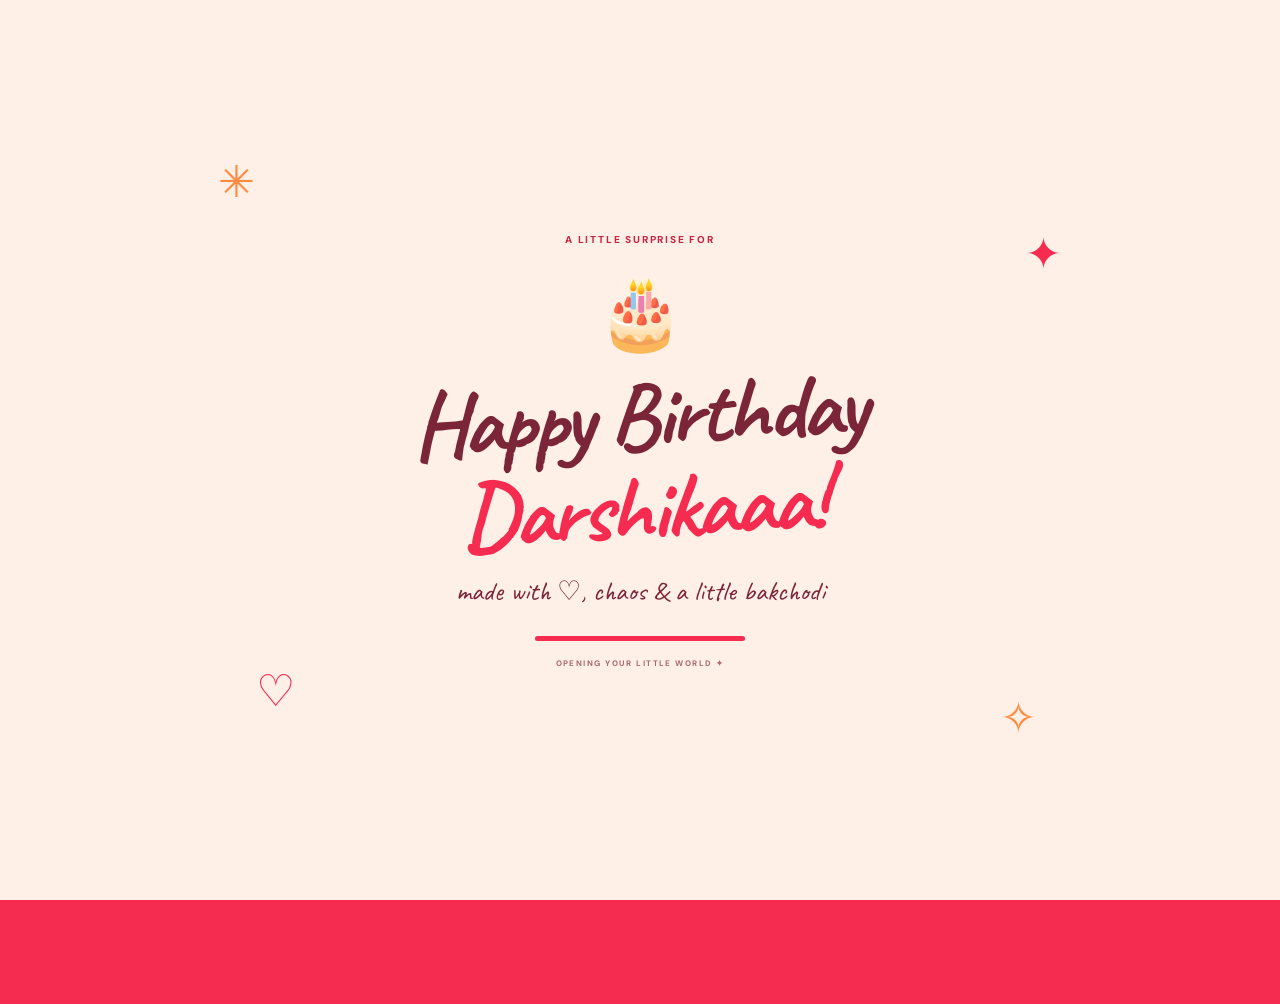
==== pages/index.html @ 378da1df "Initial commit: Birthday archive project" ====
<!doctype html>
<html lang="en">
<head>
  <meta charset="utf-8">
  <meta name="viewport" content="width=device-width, initial-scale=1">
  <meta name="theme-color" content="#fff0e7">

  <title>Oi, Darshika! ♡ — The Darshika Archive</title>

  <meta
    name="description"
    content="A tiny birthday surprise for Darshika, made with friendship, questionable amounts of affection, and a little bit of bakchodi."
  >

  <meta property="og:title" content="Oi, Bhonduu! ♡">
  <meta
    property="og:description"
    content="Your favourite ullu made you something. Don't get emotional. Abhi toh shuru kiya hai."
  >
  <meta property="og:type" content="website">

  <link rel="preconnect" href="https://fonts.googleapis.com">
  <link rel="preconnect" href="https://fonts.gstatic.com" crossorigin>

  <link
    href="https://fonts.googleapis.com/css2?family=Caveat:wght@400;500;600;700&family=DM+Sans:wght@400;500;600;700;800&family=Fraunces:opsz,wght@9..144,500;9..144,600;9..144,700;9..144,800&display=swap"
    rel="stylesheet"
  >

  <link rel="stylesheet" href="../css/styles.css">
</head>

<body>
  
<!-- Birthday intro preloader -->
<div class="birthday-loader" id="birthday-loader" role="status" aria-label="A birthday surprise for Darshika">
  <div class="loader-spark spark-one">✳</div>
  <div class="loader-spark spark-two">✦</div>
  <div class="loader-spark spark-three">♡</div>
  <div class="loader-spark spark-four">✧</div>

  <div class="loader-content">
    <span class="loader-eyebrow">A LITTLE SURPRISE FOR</span>

    <div class="loader-cake" aria-hidden="true">🎂</div>

    <h2 class="loader-title">
      Happy Birthday
      <span>Darshikaaa!</span>
    </h2>

    <p class="loader-note">made with ♡, chaos & a little bakchodi</p>

    <div class="loader-progress" aria-hidden="true">
      <span></span>
    </div>

    <span class="loader-bottom">OPENING YOUR LITTLE WORLD ✦</span>
  </div>
</div>

  <!-- Paper texture -->
  <div class="paper-grain" aria-hidden="true"></div>

  <!-- Header -->
  <header class="topbar">
    <a
      class="brand"
      href="index.html"
      aria-label="The Friendship Archive home"
    >
      <span class="brand-mark" aria-hidden="true">✳</span>
      <span>THE FRIENDSHIP ARCHIVE</span>
    </a>

    <span class="top-date">
      13 NOV <span>’26</span>
    </span>
  </header>

    <!-- Birthday marquee strip -->
  <div class="birthday-marquee" aria-label="Happy birthday to you, Darshika!">
    <div class="marquee-track">
      <div class="marquee-group">
        <span>HAPPY BIRTHDAY TO YOUUU</span>
        <span class="marquee-star">✳</span>
        <span>HAPPY BIRTHDAY DARSHIKAAA</span>
        <span class="marquee-heart">♡</span>
        <span> BHONDU</span>
        <span class="marquee-star">✳</span>
      </div>

      <!-- Duplicate for a seamless infinite loop -->
      <div class="marquee-group" aria-hidden="true">
        <span>HAPPY BIRTHDAY TO YOUUU</span>
        <span class="marquee-star">✳</span>
        <span>HAPPY BIRTHDAY DARSHIKAAA</span>
        <span class="marquee-heart">♡</span>
        <span> BHONDU</span>
        <span class="marquee-star">✳</span>
      </div>
    </div>
  </div>

  <main>
    <!-- =====================================
         HOMEPAGE HERO
    ====================================== -->
    <section class="hero section-wrap" id="home">

      <!-- Decorative stickers -->
      <span class="sticker sticker-sun" aria-hidden="true">
        GOOD<br>VIBES ☀
      </span>

      <span class="sticker sticker-cherry" aria-hidden="true">
        🍒
      </span>

      <span class="scribble scribble-one" aria-hidden="true">
        made with ♡
      </span>

      <!-- Intro label -->
      <div class="hero-kicker">
        <span class="tiny-star" aria-hidden="true">✦</span>
        A LITTLE SOMETHING FOR YOU
        <span class="tiny-star" aria-hidden="true">✦</span>
      </div>

      <!-- Main birthday greeting -->
      <div class="hero-title-wrap">
        <span class="hand-note note-left">
          oi, madam!
        </span>

        <h1>
          Oye,
          <span>Bhondu!!</span>
        </h1>

        <span class="burst" aria-hidden="true">✳</span>
      </div>

      <!-- Main scrapbook card -->
      <div class="hero-card">
        <span class="tape tape-left" aria-hidden="true"></span>
        <span class="tape tape-right" aria-hidden="true"></span>

        <p class="hero-subtitle">
          Your favourite  ullu<br>
          made you something.
        </p>

        <div class="doodle-row" aria-hidden="true">
          <span>♡</span>
          <span>✦</span>
          <span>★</span>
          <span>♡</span>
        </div>

        <p class="hero-aside">
          Don't get emotional. Abhi toh shuru kiya hai.
        </p>

        <!-- Opens the separate archive page -->
        <a
          class="primary-btn"
          href="archive.html"
          id="open-archive"
          aria-label="Open your friendship archive"
        >
          CHAL, KHOL KE DEKH
          <span aria-hidden="true">↗</span>
        </a>
      </div>

      <!-- Footer notes inside hero -->
      <div class="hero-footer">
        <span class="hand-note">
          made with questionable amounts of affection
        </span>

        <span class="footer-doodles" aria-hidden="true">
          🍕 ✦ 🍒
        </span>
      </div>

      <span class="vertical-note" aria-hidden="true">
        A VERY UNOFFICIAL DOCUMENT
      </span>

    </section>
  </main>

  <!-- Minimal footer -->
  <footer class="footer">
   
    <span>HAPPY  BIRTHDAY  TO   YOUUU  DARSHIIIKAAAA</span>
   
  </footer>

  <!-- Page transition overlay -->
  <div
    class="page-transition"
    aria-hidden="true"
  ></div>

  <!-- Interactions -->
  <script src="../js/script.js"></script>
</body>
</html>
---- css/styles.css ----
@import url('https://fonts.googleapis.com/css2?family=Caveat:wght@400;500;600;700&family=DM+Sans:wght@400;500;600;700;800&family=Fraunces:opsz,wght@9..144,500;9..144,600;9..144,700;9..144,800&display=swap');

:root {
  --red: #f52b50;
  --red-deep: #c92342;
  --yellow: #ffcf40;
  --orange: #ff8b42;
  --cream: #fff0e7;
  --paper: #fffaf4;
  --berry: #7b2638;
  --ink: #3c2028;
  --line: rgba(123, 38, 56, .18);
  --display: "Fraunces", Georgia, serif;
  --body: "DM Sans", Arial, sans-serif;
  --hand: "Caveat", cursive;
  --page: min(1120px, calc(100% - 48px));
}
* { box-sizing: border-box; }
html { scroll-behavior: smooth; }
body {
  margin: 0; color: var(--berry); background: var(--cream);
  font-family: var(--body); overflow-x: hidden;
}
body::before {
  content: ""; position: fixed; inset: 0; pointer-events: none; z-index: 10;
  opacity: .12; background-image: url("data:image/svg+xml,%3Csvg viewBox='0 0 180 180' xmlns='http://www.w3.org/2000/svg'%3E%3Cfilter id='n'%3E%3CfeTurbulence type='fractalNoise' baseFrequency='.9' numOctaves='3' stitchTiles='stitch'/%3E%3C/filter%3E%3Crect width='100%25' height='100%25' filter='url(%23n)' opacity='.2'/%3E%3C/svg%3E");
}
a { color: inherit; text-decoration: none; }
.topbar {
  width: var(--page); margin: auto; height: 78px; display: flex; align-items: center;
  justify-content: space-between; border-bottom: 1px solid var(--line); position: relative; z-index: 2;
}
.brand { display: inline-flex; align-items: center; gap: 10px; font-size: 11px; font-weight: 800; letter-spacing: .13em; }
.brand-mark { display: grid; place-items: center; width: 30px; height: 30px; background: var(--red); color: white; border-radius: 50%; font-size: 19px; }
.top-date { font-size: 11px; font-weight: 800; letter-spacing: .12em; }
.top-date span { color: var(--red); }
.section-wrap { width: var(--page); max-width: 1120px; margin-inline: auto; position: relative; }
.hero { min-height: 690px; padding: 76px 0 48px; display: flex; flex-direction: column; align-items: center; }
.hero-kicker, .section-label { font-size: 10px; font-weight: 800; letter-spacing: .16em; display: flex; align-items: center; gap: 10px; }
.tiny-star { color: var(--red); font-size: 16px; }
.hero-title-wrap { position: relative; margin: 25px 0 0; }
h1, h2, h3, p { margin-top: 0; }
h1 { font-family: var(--display); font-weight: 800; font-size: clamp(64px, 10.2vw, 126px); letter-spacing: -.075em; line-height: .96; margin-bottom: 32px; text-align: center; color: var(--berry); }
h1 span { color: var(--red); display: block; }
.burst { position: absolute; right: -35px; top: 5px; font-size: 50px; color: var(--orange); transform: rotate(15deg); }
.hand-note { font-family: var(--hand); font-size: 23px; font-weight: 600; line-height: 1.1; }
.note-left { position: absolute; left: -75px; top: 4px; transform: rotate(-12deg); color: var(--red); }
.hero-card {
  width: min(530px, 92%); background: var(--yellow); border: 2px solid var(--berry);
  padding: 36px 32px 30px; text-align: center; position: relative; transform: rotate(-1deg);
  box-shadow: 8px 9px 0 var(--red);
}
.tape { position: absolute; width: 80px; height: 22px; background: rgba(255,255,255,.56); top: -11px; }
.tape-left { left: 28px; transform: rotate(-9deg); }.tape-right { right: 25px; transform: rotate(8deg); }
.hero-subtitle { font-family: var(--display); font-size: clamp(25px, 4vw, 38px); font-weight: 700; line-height: 1.13; margin-bottom: 13px; letter-spacing: -.04em; }
.doodle-row { display: flex; justify-content: center; gap: 22px; font-size: 22px; color: var(--red); margin: 12px 0; }
.doodle-row span:nth-child(2) { color: var(--berry); }.doodle-row span:nth-child(3) { color: var(--orange); }
.hero-aside { font-family: var(--hand); font-size: 24px; margin: 0 0 22px; }
.primary-btn { display: inline-flex; align-items: center; gap: 18px; background: var(--red); color: white; border: 2px solid var(--berry); padding: 15px 21px; font-size: 11px; font-weight: 800; letter-spacing: .08em; box-shadow: 4px 4px 0 var(--berry); transition: transform .2s, box-shadow .2s; }
.primary-btn:hover { transform: translate(3px,3px); box-shadow: 1px 1px 0 var(--berry); }
.primary-btn span { font-size: 17px; }
.hero-footer { width: min(650px, 100%); display: flex; justify-content: space-between; align-items: center; margin-top: 36px; gap: 12px; }
.hero-footer .hand-note { font-size: 20px; transform: rotate(-3deg); }
.footer-doodles { font-size: 23px; white-space: nowrap; }
.vertical-note { position: absolute; right: -18px; top: 45%; writing-mode: vertical-rl; font-size: 9px; letter-spacing: .18em; font-weight: 800; color: #b27d7b; }
.sticker { position: absolute; display: grid; place-items: center; text-align: center; font-weight: 800; font-size: 11px; line-height: 1.1; }
.sticker-sun { top: 110px; left: 5%; width: 86px; height: 86px; background: var(--orange); border-radius: 48% 52% 45% 55%; color: white; transform: rotate(-12deg); box-shadow: 3px 4px 0 var(--berry); }
.sticker-cherry { top: 265px; right: 8%; font-size: 43px; transform: rotate(12deg); }
.scribble-one { position: absolute; right: 13%; top: 190px; color: var(--red); font-family: var(--hand); font-size: 24px; transform: rotate(8deg); }
.intro { padding: 95px 0 115px; border-top: 1px dashed rgba(123,38,56,.25); }
.section-label { color: var(--red-deep); }
.section-label > span:first-child { background: var(--red); color: white; border-radius: 50%; width: 27px; height: 27px; display: grid; place-items: center; letter-spacing: 0; }
.label-line { height: 1px; flex: 1; background: var(--line); }
.intro-grid { display: grid; grid-template-columns: 1.1fr .7fr; gap: 60px; align-items: end; margin: 45px 0 62px; }
.eyebrow { color: var(--red-deep); text-transform: uppercase; font-size: 10px; font-weight: 800; letter-spacing: .16em; margin-bottom: 15px; }
h2 { font-family: var(--display); font-size: clamp(43px, 6.5vw, 75px); line-height: .99; letter-spacing: -.06em; margin-bottom: 0; font-weight: 700; }
h2 em { color: var(--red); font-weight: 600; }
.intro-copy { max-width: 340px; font-size: 15px; line-height: 1.85; margin: 0 0 5px; }
.intro-copy .hand-note { color: var(--red); white-space: nowrap; }
.memory-grid { display: grid; grid-template-columns: repeat(4, 1fr); gap: 18px; }
.memory-card { min-height: 255px; padding: 22px 20px 20px; border: 1.5px solid var(--berry); position: relative; display: flex; flex-direction: column; box-shadow: 5px 6px 0 var(--berry); transition: transform .25s ease, box-shadow .25s ease; }
.memory-card:hover { transform: translateY(-8px) rotate(0deg); box-shadow: 8px 12px 0 var(--berry); }
.card-red { background: var(--red); color: white; }.card-yellow { background: var(--yellow); }.card-cream { background: var(--paper); }.card-orange { background: var(--orange); }
.tilt-left { transform: rotate(-2deg); }.tilt-right { transform: rotate(2deg); }
.card-index { font-size: 8px; letter-spacing: .13em; font-weight: 800; opacity: .8; }
.card-emoji { font-size: 31px; margin: 24px 0 13px; }
.memory-card h3 { font-family: var(--display); font-size: 23px; line-height: 1.05; letter-spacing: -.04em; margin-bottom: 10px; }
.memory-card p { font-size: 12px; line-height: 1.6; margin-bottom: 24px; }
.card-scribble { font-family: var(--hand); font-size: 20px; margin-top: auto; transform: rotate(-3deg); }
.promise { padding: 25px 0 110px; }
.promise-panel { margin: 40px auto 0; max-width: 770px; padding: 54px clamp(25px, 7vw, 80px) 45px; background: var(--paper); border: 2px solid var(--berry); box-shadow: 9px 10px 0 var(--yellow); position: relative; }
.promise-panel h2 { font-size: clamp(48px, 7vw, 82px); margin-bottom: 20px; }
.promise-copy { line-height: 1.7; font-size: 14px; max-width: 480px; }
.receipt { max-width: 500px; background: #fff8e9; border: 1px dashed #bd8b7c; padding: 23px 22px 15px; margin-top: 28px; font-size: 11px; }
.receipt-row { display: flex; justify-content: space-between; gap: 12px; padding: 10px 0; border-bottom: 1px dotted #e0c5b8; }
.receipt-row strong { font-size: 9px; letter-spacing: .05em; text-align: right; }
.status { color: var(--red); }
.receipt-divider { height: 6px; border-top: 1px dashed #bd8b7c; border-bottom: 1px dashed #bd8b7c; margin-top: 12px; }
.receipt-foot { font-family: var(--hand); font-size: 22px; text-align: center; margin: 15px 0 0; }
.promise-sticker { position: absolute; top: 75px; right: 8%; background: var(--red); color: white; width: 82px; height: 82px; display: grid; place-items: center; text-align: center; border-radius: 50%; font-size: 10px; font-weight: 800; transform: rotate(12deg); box-shadow: 3px 4px 0 var(--berry); }
.promise-note { display: block; text-align: right; color: var(--red); margin-top: 22px; transform: rotate(-2deg); }
.ending { min-height: 480px; background: var(--red); color: white; padding: 80px 8%; margin-bottom: 60px; overflow: hidden; }
.ending .eyebrow { color: #ffe29a; }.ending h2 { font-size: clamp(50px, 8vw, 90px); }.ending h2 em { color: var(--yellow); }
.ending-copy { max-width: 430px; font-size: 14px; line-height: 1.8; margin-top: 25px; color: #fff0e7; }
.ending-spark { position: absolute; right: 16%; top: 54px; font-size: 62px; color: var(--yellow); transform: rotate(14deg); }
.signature { font-family: var(--hand); font-size: 26px; margin-top: 35px; }.signature span { color: var(--yellow); }
.sticker-star { right: 8%; bottom: 60px; background: var(--yellow); color: var(--berry); width: 105px; height: 105px; clip-path: polygon(50% 0%,61% 13%,78% 7%,83% 25%,100% 34%,89% 50%,100% 67%,80% 75%,77% 94%,58% 88%,45% 100%,34% 83%,15% 86%,17% 66%,0 54%,13% 38%,8% 20%,29% 20%); transform: rotate(9deg); }
.footer { width: var(--page); margin: auto; padding: 0 0 28px; display: flex; justify-content: space-between; gap: 15px; font-size: 9px; letter-spacing: .1em; font-weight: 800; color: #a86b71; }
@media (max-width: 850px) {
  .memory-grid { grid-template-columns: repeat(2, 1fr); gap: 22px; }
  .intro-grid { gap: 30px; grid-template-columns: 1fr .8fr; }
  .sticker-sun { left: 0; top: 90px; transform: scale(.8) rotate(-12deg); }
  .sticker-cherry { right: 2%; top: 260px; }
  .scribble-one { right: 4%; }
  .vertical-note { display: none; }
}
@media (max-width: 600px) {
  :root { --page: calc(100% - 34px); }
  .topbar { height: 65px; }.brand { font-size: 9px; gap: 7px; letter-spacing: .08em; }.brand-mark { width: 26px; height: 26px; }
  .hero { min-height: auto; padding: 72px 0 55px; }
  .hero-kicker { font-size: 8px; letter-spacing: .11em; }
  .hero-title-wrap { margin-top: 38px; width: 100%; }
  h1 { font-size: clamp(57px, 16vw, 88px); margin-bottom: 27px; }
  .note-left { left: 2px; top: -28px; font-size: 20px; }.burst { right: 1px; top: -19px; font-size: 34px; }
  .hero-card { width: calc(100% - 12px); padding: 31px 17px 25px; box-shadow: 5px 6px 0 var(--red); }
  .hero-subtitle { font-size: 29px; }.hero-aside { font-size: 21px; }
  .sticker-sun { top: 10px; left: -10px; width: 65px; height: 65px; font-size: 9px; }
  .sticker-cherry { top: 265px; right: -5px; font-size: 31px; }.scribble-one { top: auto; bottom: 28px; right: 7px; font-size: 20px; }
  .hero-footer { margin-top: 27px; align-items: flex-start; }.hero-footer .hand-note { font-size: 18px; max-width: 220px; }.footer-doodles { font-size: 18px; }
  .intro { padding: 68px 0 80px; }.section-label { font-size: 8px; letter-spacing: .1em; gap: 7px; }.section-label > span:first-child { width: 24px; height: 24px; }
  .intro-grid { display: block; margin: 35px 0 43px; }.intro-grid h2 { font-size: 49px; }.intro-copy { margin-top: 23px; font-size: 14px; }
  .memory-grid { gap: 15px; }.memory-card { min-height: 238px; padding: 17px 14px; box-shadow: 4px 5px 0 var(--berry); }.card-emoji { margin: 22px 0 12px; font-size: 27px; }.memory-card h3 { font-size: 20px; }.memory-card p { font-size: 11px; }.card-index { font-size: 7px; }
  .promise { padding: 10px 0 80px; }.promise-panel { padding: 43px 20px 32px; margin-top: 32px; box-shadow: 6px 7px 0 var(--yellow); }.promise-panel h2 { font-size: 56px; }.promise-sticker { top: 18px; right: 12px; width: 65px; height: 65px; font-size: 8px; }.promise-panel .eyebrow { max-width: 180px; line-height: 1.5; }.promise-copy { font-size: 13px; }.receipt { padding: 15px 12px 12px; }.receipt-row { font-size: 10px; }.receipt-row strong { font-size: 8px; }.receipt-foot { font-size: 20px; }
  .ending { min-height: 440px; padding: 65px 24px 90px; margin-bottom: 38px; }.ending h2 { font-size: 58px; }.ending-spark { right: 10%; top: 34px; font-size: 43px; }.ending-copy { max-width: 300px; font-size: 13px; }.sticker-star { right: 18px; bottom: 25px; width: 78px; height: 78px; font-size: 9px; }.signature { max-width: 250px; font-size: 23px; }
  .footer { flex-wrap: wrap; justify-content: center; font-size: 8px; padding-bottom: 22px; }.footer span:nth-child(2) { display: none; }
}
@media (prefers-reduced-motion: reduce) {
  *, *::before, *::after { scroll-behavior: auto !important; transition-duration: .01ms !important; animation-duration: .01ms !important; animation-iteration-count: 1 !important; }
}

/* =========================================
   HOME HERO — COMPACT FIRST SCREEN
   The Darshika Archive | Birthday Edition
========================================= */

.hero {
  min-height: calc(100svh - 79px);
  padding: clamp(22px, 4vh, 38px) 0 22px;
  justify-content: center;
}

.hero-kicker {
  margin-bottom: 0;
}

.hero-title-wrap {
  margin-top: 15px;
}

h1 {
  font-size: clamp(64px, 8.5vw, 112px);
  line-height: 0.88;
  margin-bottom: 23px;
}

.hero-card {
  padding: 25px 28px 23px;
}

.hero-subtitle {
  font-size: clamp(25px, 3.2vw, 35px);
  margin-bottom: 10px;
}

.doodle-row {
  margin: 8px 0;
}

.hero-aside {
  margin-bottom: 17px;
  font-size: 22px;
}

.primary-btn {
  padding: 13px 19px;
}

.hero-footer {
  margin-top: 22px;
}

.sticker-sun {
  top: 38px;
}

.sticker-cherry {
  top: 155px;
}

.scribble-one {
  top: 100px;
}

/* Short laptop screens */
@media (min-width: 601px) and (max-height: 800px) {
  .hero {
    padding-top: 18px;
    padding-bottom: 12px;
  }

  h1 {
    font-size: clamp(58px, 7.5vw, 90px);
    margin-bottom: 17px;
  }

  .hero-card {
    padding: 20px 26px 18px;
  }

  .hero-footer {
    margin-top: 14px;
  }

  .sticker-sun {
    top: 18px;
  }
}

/* Mobile first-screen optimisation */
@media (max-width: 600px) {
  .hero {
    min-height: calc(100svh - 66px);
    padding: 22px 0 18px;
    justify-content: center;
  }

  .hero-kicker {
    font-size: 8px;
    gap: 6px;
    letter-spacing: 0.08em;
  }

  .hero-title-wrap {
    margin-top: 26px;
  }

  h1 {
    font-size: clamp(54px, 13.5vw, 78px);
    line-height: 0.91;
    margin-bottom: 21px;
  }

  .hero-card {
    width: calc(100% - 14px);
    padding: 23px 15px 21px;
  }

  .hero-subtitle {
    font-size: clamp(25px, 7vw, 30px);
  }

  .doodle-row {
    margin: 7px 0;
  }

  .hero-aside {
    font-size: 20px;
    margin-bottom: 16px;
  }

  .primary-btn {
    padding: 13px 15px;
    gap: 12px;
    font-size: 10px;
  }

  .hero-footer {
    margin-top: 19px;
  }

  .sticker-sun {
    top: 5px;
    left: -5px;
    width: 54px;
    height: 54px;
    font-size: 8px;
  }

  .sticker-cherry {
    top: auto;
    bottom: 105px;
    right: -3px;
    font-size: 25px;
  }

  .scribble-one {
    top: auto;
    bottom: 8px;
    right: 5px;
    font-size: 18px;
  }
}

/* Page transition overlay */
.page-transition {
  position: fixed;
  inset: 0;
  z-index: 9999;
  background: var(--red);
  transform: translateY(100%);
  pointer-events: none;
}

.page-transition.is-active {
  animation: archive-open 650ms cubic-bezier(.76, 0, .24, 1) forwards;
}

@keyframes archive-open {
  0% {
    transform: translateY(100%);
  }

  100% {
    transform: translateY(0);
  }
}

@media (prefers-reduced-motion: reduce) {
  .page-transition.is-active {
    animation-duration: 150ms;
  }
}

/* =========================================
   INFINITE BIRTHDAY MARQUEE
========================================= */

.birthday-marquee {
  width: 100%;
  overflow: hidden;
  position: relative;
  z-index: 3;
  background: var(--red);
  color: #fffaf4;
  border-top: 1px solid var(--berry);
  border-bottom: 1px solid var(--berry);
  padding: 13px 0;
  transform: rotate(-1deg) scale(1.02);
  margin: 5px 0 0;
}

.marquee-track {
  display: flex;
  width: max-content;
  animation: birthday-scroll 28s linear infinite;
  will-change: transform;
}

.marquee-group {
  display: flex;
  flex-shrink: 0;
  align-items: center;
  gap: 30px;
  padding-right: 30px;
  white-space: nowrap;
}

.marquee-group span {
  font-family: var(--body);
  font-size: 11px;
  font-weight: 800;
  letter-spacing: 0.15em;
}

.marquee-group .marquee-star {
  color: var(--yellow);
  font-size: 19px;
}

.marquee-group .marquee-heart {
  color: var(--yellow);
  font-family: var(--hand);
  font-size: 25px;
}

/* Seamless continuous movement */
@keyframes birthday-scroll {
  from {
    transform: translateX(0);
  }

  to {
    transform: translateX(-50%);
  }
}

/* Slightly faster on small screens */
@media (max-width: 600px) {
  .birthday-marquee {
    padding: 12px 0;
    margin-top: 3px;
  }

  .marquee-track {
    animation-duration: 21s;
  }

  .marquee-group {
    gap: 22px;
    padding-right: 22px;
  }

  .marquee-group span {
    font-size: 9px;
    letter-spacing: 0.12em;
  }
}

/* Accessibility: respect reduced-motion preference */
@media (prefers-reduced-motion: reduce) {
  .marquee-track {
    animation: none;
    transform: none;
  }
}

/* =========================================
   BIRTHDAY INTRO PRELOADER
========================================= */

.birthday-loader {
  position: fixed;
  inset: 0;
  z-index: 10000;
  display: grid;
  place-items: center;
  overflow: hidden;
  background: var(--cream);
  color: var(--berry);
  opacity: 1;
  visibility: visible;
  transition: opacity 700ms ease, visibility 700ms ease;
}

.birthday-loader.is-leaving {
  opacity: 0;
  visibility: hidden;
  pointer-events: none;
}

.loader-content {
  width: min(90%, 580px);
  padding: 36px 20px;
  text-align: center;
  animation: loader-arrive 850ms cubic-bezier(.2,.8,.2,1) both;
}

.loader-eyebrow,
.loader-bottom {
  display: block;
  font-family: var(--body);
  font-size: 10px;
  font-weight: 800;
  letter-spacing: .18em;
}

.loader-eyebrow {
  color: var(--red-deep);
  margin-bottom: 22px;
}

.loader-cake {
  font-size: clamp(48px, 8vw, 70px);
  margin-bottom: 16px;
  animation: cake-bounce 1.4s ease-in-out infinite;
}

.loader-title {
  font-family: var(--hand);
  font-size: clamp(55px, 10vw, 92px);
  line-height: .88;
  font-weight: 700;
  letter-spacing: -.035em;
  margin: 0 0 22px;
  transform: rotate(-3deg);
}

.loader-title span {
  display: block;
  color: var(--red);
  margin-top: 12px;
}

.loader-note {
  font-family: var(--hand);
  font-size: clamp(20px, 4vw, 27px);
  margin: 25px 0;
  color: var(--berry);
}

.loader-progress {
  width: min(210px, 65%);
  height: 5px;
  border-radius: 99px;
  background: rgba(123, 38, 56, .12);
  overflow: hidden;
  margin: 28px auto 17px;
}

.loader-progress span {
  display: block;
  height: 100%;
  width: 100%;
  background: var(--red);
  transform: scaleX(0);
  transform-origin: left;
  animation: loader-progress-fill 2.5s ease-in-out forwards;
}

.loader-bottom {
  font-size: 8px;
  color: #a86b71;
}

.loader-spark {
  position: absolute;
  color: var(--red);
  font-size: clamp(25px, 5vw, 44px);
  animation: spark-float 2.6s ease-in-out infinite;
}

.spark-one {
  top: 17%;
  left: 17%;
  color: var(--orange);
}

.spark-two {
  top: 25%;
  right: 17%;
  animation-delay: .5s;
}

.spark-three {
  bottom: 20%;
  left: 20%;
  color: var(--red);
  animation-delay: .9s;
}

.spark-four {
  right: 19%;
  bottom: 17%;
  color: var(--orange);
  animation-delay: .3s;
}

/* Intro animations */
@keyframes loader-arrive {
  from {
    opacity: 0;
    transform: translateY(24px) scale(.96);
  }
  to {
    opacity: 1;
    transform: translateY(0) scale(1);
  }
}

@keyframes cake-bounce {
  0%, 100% { transform: translateY(0) rotate(-4deg); }
  50% { transform: translateY(-9px) rotate(4deg); }
}

@keyframes spark-float {
  0%, 100% { transform: translateY(0) rotate(0deg); }
  50% { transform: translateY(-13px) rotate(15deg); }
}

@keyframes loader-progress-fill {
  to { transform: scaleX(1); }
}

@media (max-width: 600px) {
  .loader-eyebrow { font-size: 8px; }
  .loader-note { margin: 21px 0; }
  .spark-one { left: 9%; top: 19%; }
  .spark-two { right: 9%; top: 22%; }
  .spark-three { left: 10%; bottom: 17%; }
  .spark-four { right: 10%; bottom: 19%; }
}

@media (prefers-reduced-motion: reduce) {
  .loader-content,
  .loader-cake,
  .loader-spark,
  .loader-progress span {
    animation: none;
  }

  .loader-progress span {
    transform: scaleX(1);
  }

  .birthday-loader {
    transition-duration: 150ms;
  }
}
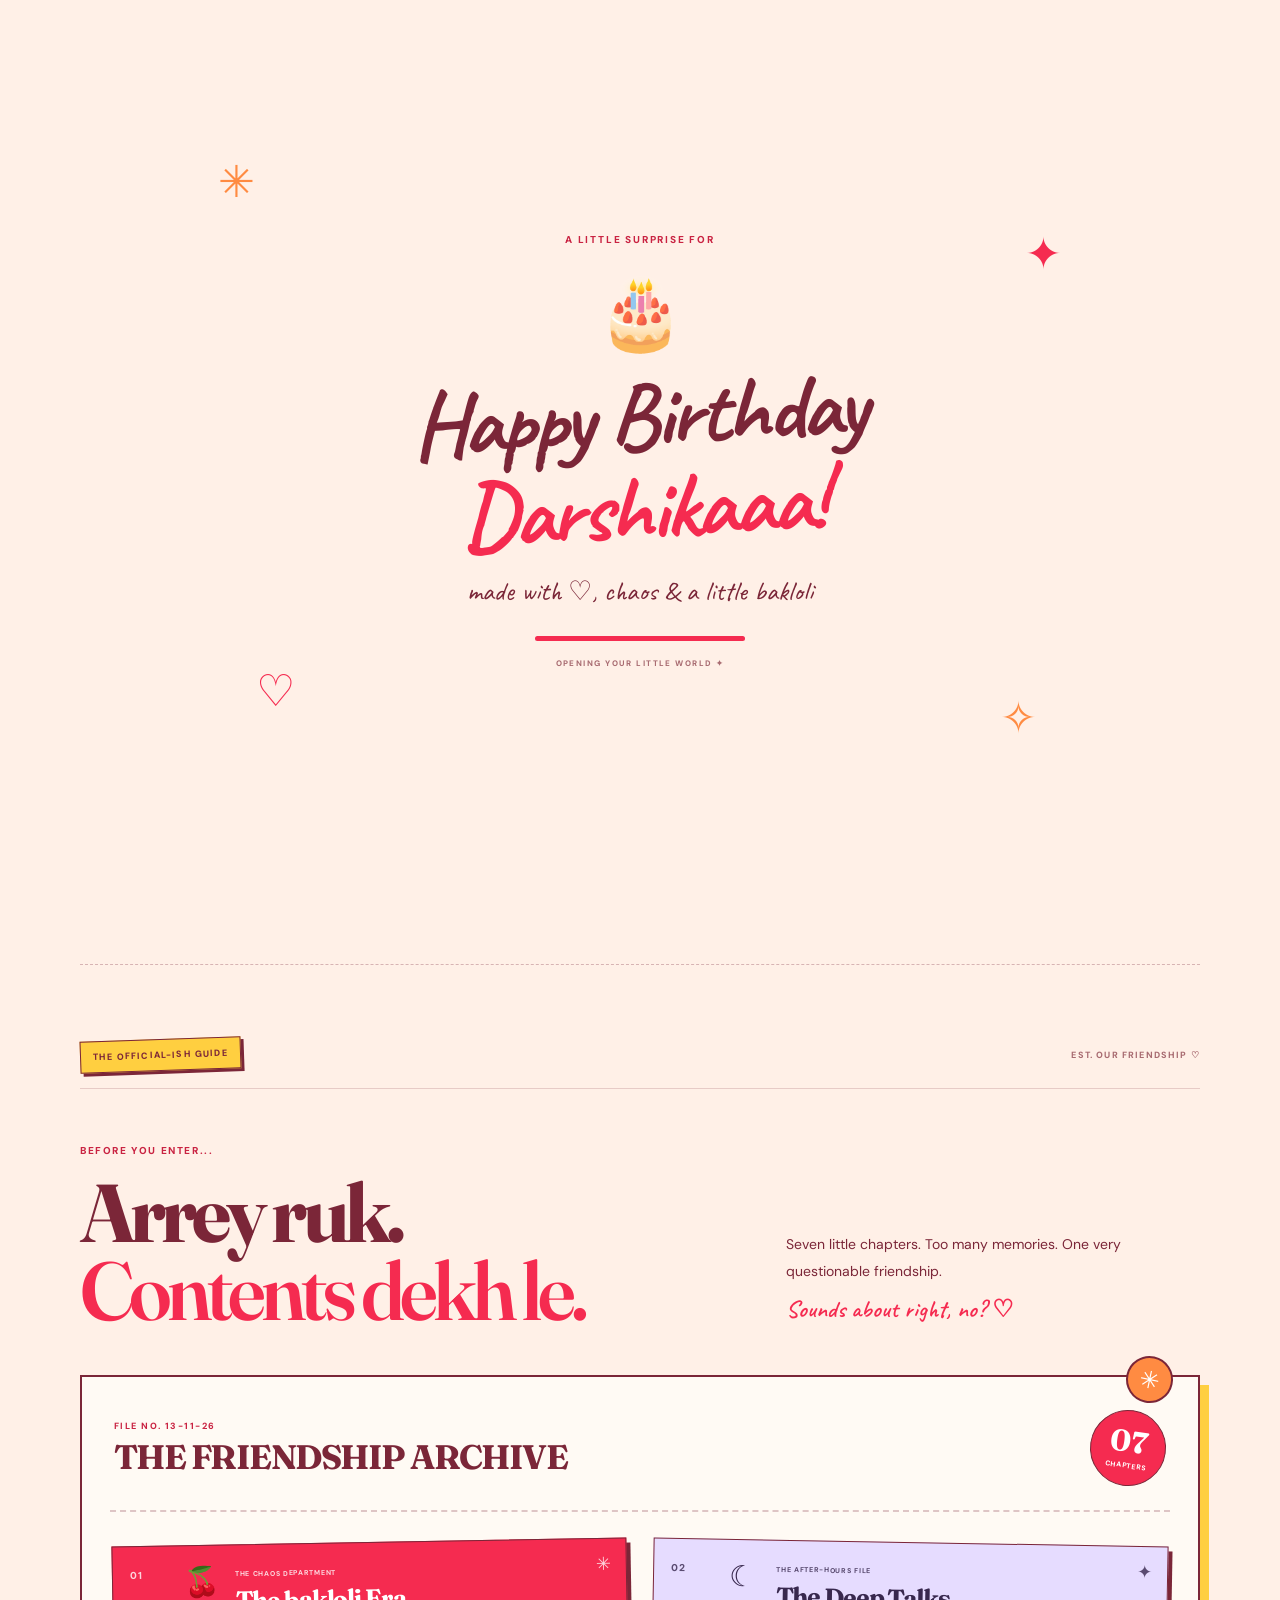
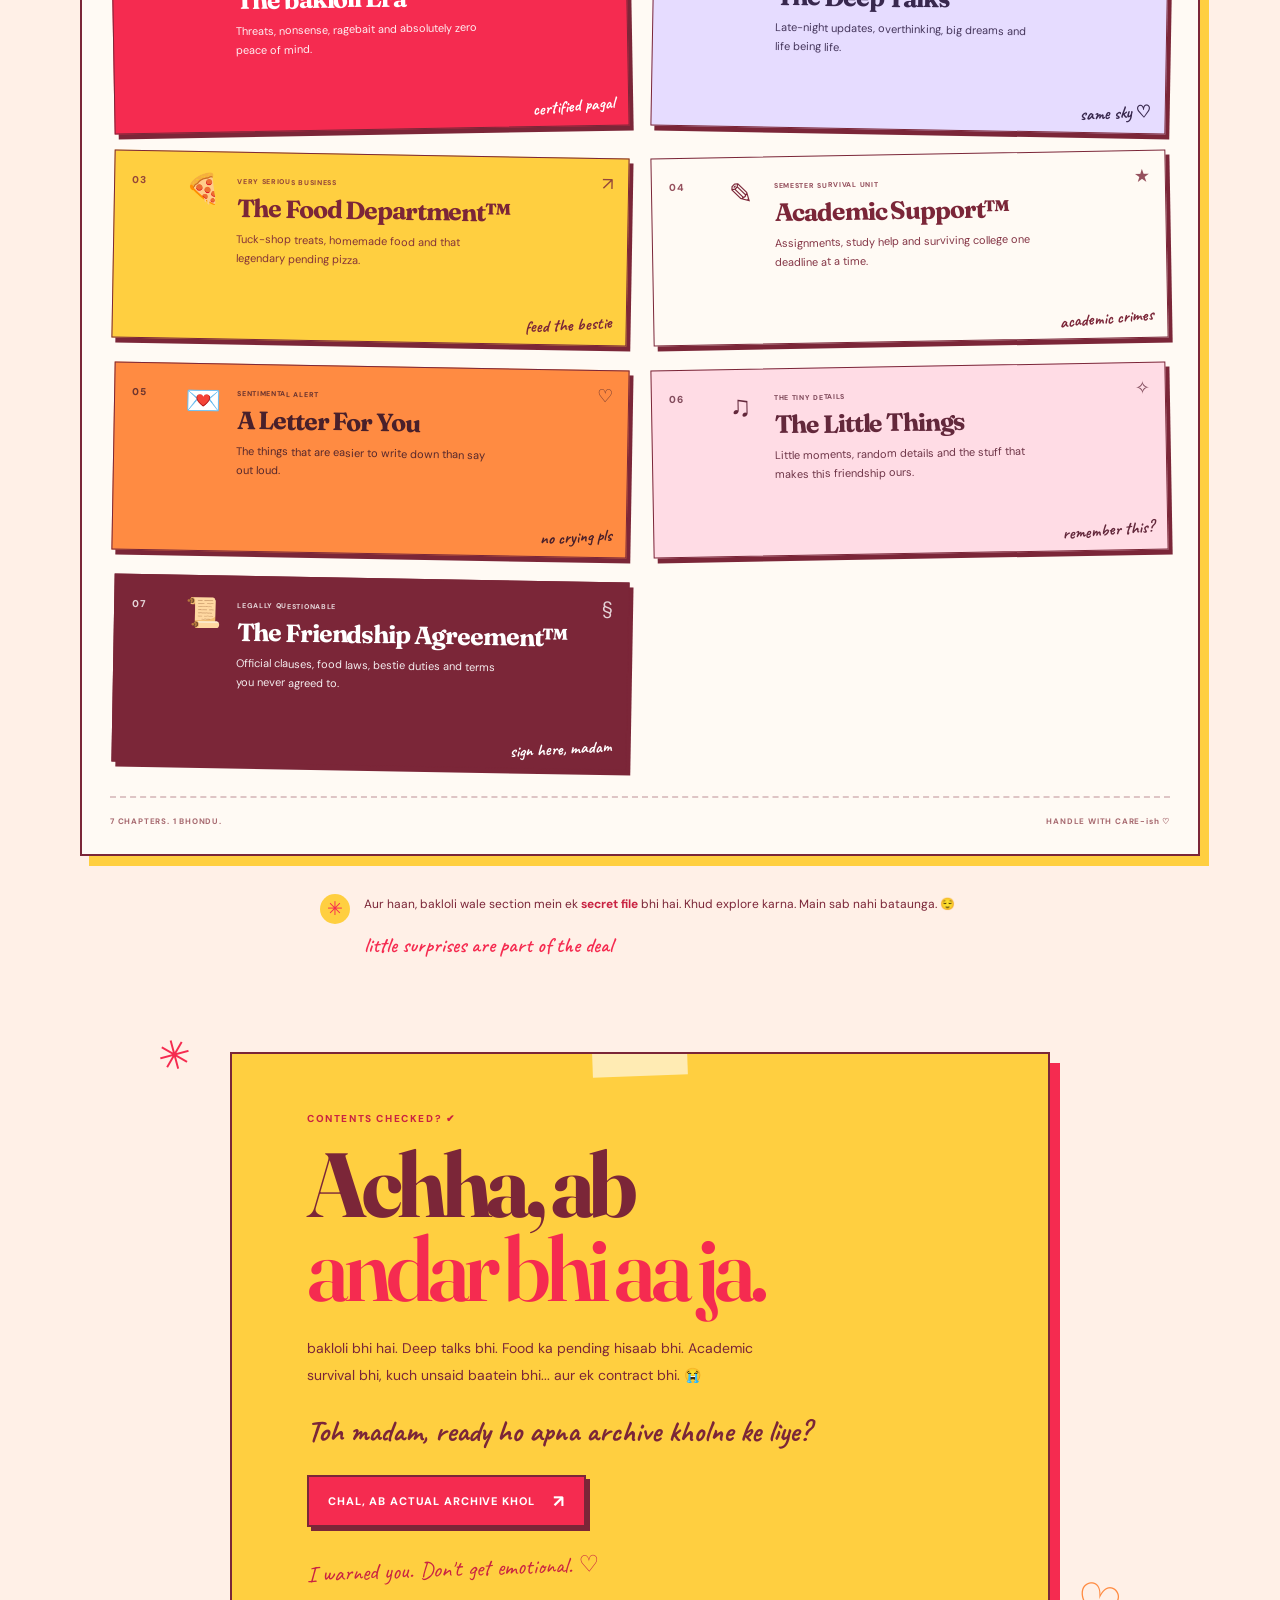
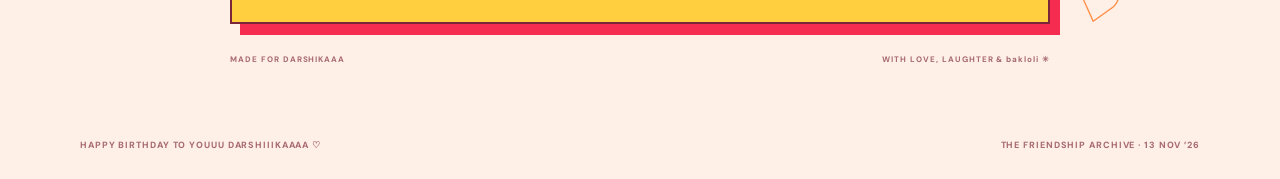
==== commit 70f5ed05: "Fix issues and bugs" ====
--- a/pages/index.html
+++ b/pages/index.html
@@ -1,4 +1,4 @@
-<!doctype html>
+﻿<!doctype html>
 <html lang="en">
 <head>
   <meta charset="utf-8">
@@ -9,7 +9,7 @@
 
   <meta
     name="description"
-    content="A tiny birthday surprise for Darshika, made with friendship, questionable amounts of affection, and a little bit of bakchodi."
+    content="A tiny birthday surprise for Darshika, made with friendship, questionable amounts of affection, and a little bit of bakloli."
   >
 
   <meta property="og:title" content="Oi, Bhonduu! ♡">
@@ -30,34 +30,39 @@
   <link rel="stylesheet" href="../css/styles.css">
 </head>
 
-<body>
-  
-<!-- Birthday intro preloader -->
-<div class="birthday-loader" id="birthday-loader" role="status" aria-label="A birthday surprise for Darshika">
-  <div class="loader-spark spark-one">✳</div>
-  <div class="loader-spark spark-two">✦</div>
-  <div class="loader-spark spark-three">♡</div>
-  <div class="loader-spark spark-four">✧</div>
-
-  <div class="loader-content">
-    <span class="loader-eyebrow">A LITTLE SURPRISE FOR</span>
-
-    <div class="loader-cake" aria-hidden="true">🎂</div>
-
-    <h2 class="loader-title">
-      Happy Birthday
-      <span>Darshikaaa!</span>
-    </h2>
-
-    <p class="loader-note">made with ♡, chaos & a little bakchodi</p>
-
-    <div class="loader-progress" aria-hidden="true">
-      <span></span>
+<body class="is-entering">
+
+  <!-- Birthday intro preloader -->
+  <div
+    class="birthday-loader"
+    id="birthday-loader"
+    role="status"
+    aria-label="A birthday surprise for Darshika"
+  >
+    <div class="loader-spark spark-one">✳</div>
+    <div class="loader-spark spark-two">✦</div>
+    <div class="loader-spark spark-three">♡</div>
+    <div class="loader-spark spark-four">✧</div>
+
+    <div class="loader-content">
+      <span class="loader-eyebrow">A LITTLE SURPRISE FOR</span>
+
+      <div class="loader-cake" aria-hidden="true">🎂</div>
+
+      <h2 class="loader-title">
+        Happy Birthday
+        <span>Darshikaaa!</span>
+      </h2>
+
+      <p class="loader-note">made with ♡, chaos & a little bakloli</p>
+
+      <div class="loader-progress" aria-hidden="true">
+        <span></span>
+      </div>
+
+      <span class="loader-bottom">OPENING YOUR LITTLE WORLD ✦</span>
     </div>
-
-    <span class="loader-bottom">OPENING YOUR LITTLE WORLD ✦</span>
   </div>
-</div>
 
   <!-- Paper texture -->
   <div class="paper-grain" aria-hidden="true"></div>
@@ -73,12 +78,10 @@
       <span>THE FRIENDSHIP ARCHIVE</span>
     </a>
 
-    <span class="top-date">
-      13 NOV <span>’26</span>
-    </span>
+    <span class="top-date">13 NOV <span>’26</span></span>
   </header>
 
-    <!-- Birthday marquee strip -->
+  <!-- Birthday marquee -->
   <div class="birthday-marquee" aria-label="Happy birthday to you, Darshika!">
     <div class="marquee-track">
       <div class="marquee-group">
@@ -86,53 +89,46 @@
         <span class="marquee-star">✳</span>
         <span>HAPPY BIRTHDAY DARSHIKAAA</span>
         <span class="marquee-heart">♡</span>
-        <span> BHONDU</span>
+        <span>BHONDU</span>
         <span class="marquee-star">✳</span>
       </div>
 
-      <!-- Duplicate for a seamless infinite loop -->
       <div class="marquee-group" aria-hidden="true">
         <span>HAPPY BIRTHDAY TO YOUUU</span>
         <span class="marquee-star">✳</span>
         <span>HAPPY BIRTHDAY DARSHIKAAA</span>
         <span class="marquee-heart">♡</span>
-        <span> BHONDU</span>
+        <span>BHONDU</span>
         <span class="marquee-star">✳</span>
       </div>
     </div>
   </div>
 
   <main>
+
     <!-- =====================================
-         HOMEPAGE HERO
+         01. BIRTHDAY HERO
     ====================================== -->
     <section class="hero section-wrap" id="home">
 
-      <!-- Decorative stickers -->
       <span class="sticker sticker-sun" aria-hidden="true">
         GOOD<br>VIBES ☀
       </span>
 
-      <span class="sticker sticker-cherry" aria-hidden="true">
-        🍒
-      </span>
+      <span class="sticker sticker-cherry" aria-hidden="true">🍒</span>
 
       <span class="scribble scribble-one" aria-hidden="true">
         made with ♡
       </span>
 
-      <!-- Intro label -->
       <div class="hero-kicker">
         <span class="tiny-star" aria-hidden="true">✦</span>
         A LITTLE SOMETHING FOR YOU
         <span class="tiny-star" aria-hidden="true">✦</span>
       </div>
 
-      <!-- Main birthday greeting -->
       <div class="hero-title-wrap">
-        <span class="hand-note note-left">
-          oi, madam!
-        </span>
+        <span class="hand-note note-left">oi, madam!</span>
 
         <h1>
           Oye,
@@ -142,13 +138,12 @@
         <span class="burst" aria-hidden="true">✳</span>
       </div>
 
-      <!-- Main scrapbook card -->
       <div class="hero-card">
         <span class="tape tape-left" aria-hidden="true"></span>
         <span class="tape tape-right" aria-hidden="true"></span>
 
         <p class="hero-subtitle">
-          Your favourite  ullu<br>
+          Your favourite ullu<br>
           made you something.
         </p>
 
@@ -163,50 +158,307 @@
           Don't get emotional. Abhi toh shuru kiya hai.
         </p>
 
-        <!-- Opens the separate archive page -->
+        <!-- This button takes her to the contents first -->
         <a
           class="primary-btn"
-          href="archive.html"
-          id="open-archive"
-          aria-label="Open your friendship archive"
+          href="#archive-index"
+          id="explore-contents"
+          aria-label="Scroll down to preview the friendship archive contents"
         >
-          CHAL, KHOL KE DEKH
-          <span aria-hidden="true">↗</span>
+          PEHLE CONTENTS DEKH
+          <span aria-hidden="true">↓</span>
         </a>
-      </div>
-
-      <!-- Footer notes inside hero -->
+
+        <p class="hero-wait-note">
+          Arrey, abhi ruk na! 😭
+          <span>Pehle dekh toh sahi website mein kya-kya hai.</span>
+        </p>
+      </div>
+
       <div class="hero-footer">
         <span class="hand-note">
           made with questionable amounts of affection
         </span>
 
-        <span class="footer-doodles" aria-hidden="true">
-          🍕 ✦ 🍒
-        </span>
+        <span class="footer-doodles" aria-hidden="true">🍕 ✦ 🍒</span>
       </div>
 
       <span class="vertical-note" aria-hidden="true">
         A VERY UNOFFICIAL DOCUMENT
       </span>
-
     </section>
+
+
+    <!-- =====================================
+         02. ARCHIVE CONTENTS / TABLE OF CONTENTS
+    ====================================== -->
+    <section class="archive-index section-wrap" id="archive-index">
+
+      <!-- Section heading -->
+      <div class="index-topline">
+        <span class="index-stamp">THE OFFICIAL-ISH GUIDE</span>
+        <span class="index-date">EST. OUR FRIENDSHIP ♡</span>
+      </div>
+
+      <div class="index-heading">
+        <div>
+          <p class="eyebrow">BEFORE YOU ENTER...</p>
+
+          <h2>
+            Arrey ruk.<br>
+            <em>Contents dekh le.</em>
+          </h2>
+        </div>
+
+        <p class="index-intro">
+          Seven little chapters. Too many memories.
+          One very questionable friendship.
+          <span class="hand-note">Sounds about right, no? ♡</span>
+        </p>
+      </div>
+
+      <!-- Scrapbook contents board -->
+      <div class="contents-board">
+
+        <div class="contents-board-head">
+          <div>
+            <span class="board-eyebrow">FILE NO. 13-11-26</span>
+            <h3>THE FRIENDSHIP ARCHIVE</h3>
+          </div>
+
+          <div class="contents-count">
+            <strong>07</strong>
+            <span>CHAPTERS</span>
+          </div>
+        </div>
+
+        <div class="contents-list">
+
+          <!-- 01: bakloli -->
+          <article class="contents-card contents-red tilt-left">
+            <div class="contents-number">01</div>
+
+            <div class="contents-icon" aria-hidden="true">🍒</div>
+
+            <div class="contents-info">
+              <span class="contents-category">THE CHAOS DEPARTMENT</span>
+              <h4>The bakloli Era</h4>
+              <p>
+                Threats, nonsense, ragebait and absolutely
+                zero peace of mind.
+              </p>
+            </div>
+
+            <span class="contents-arrow" aria-hidden="true">✳</span>
+
+            <span class="contents-doodle">certified pagal</span>
+          </article>
+
+          <!-- 02: Deep talks -->
+          <article class="contents-card contents-lilac tilt-right">
+            <div class="contents-number">02</div>
+
+            <div class="contents-icon" aria-hidden="true">☾</div>
+
+            <div class="contents-info">
+              <span class="contents-category">THE AFTER-HOURS FILE</span>
+              <h4>The Deep Talks</h4>
+              <p>
+                Late-night updates, overthinking, big dreams
+                and life being life.
+              </p>
+            </div>
+
+            <span class="contents-arrow" aria-hidden="true">✦</span>
+
+            <span class="contents-doodle">same sky ♡</span>
+          </article>
+
+          <!-- 03: Food -->
+          <article class="contents-card contents-yellow tilt-right">
+            <div class="contents-number">03</div>
+
+            <div class="contents-icon" aria-hidden="true">🍕</div>
+
+            <div class="contents-info">
+              <span class="contents-category">VERY SERIOUS BUSINESS</span>
+              <h4>The Food Department™</h4>
+              <p>
+                Tuck-shop treats, homemade food and that
+                legendary pending pizza.
+              </p>
+            </div>
+
+            <span class="contents-arrow" aria-hidden="true">↗</span>
+
+            <span class="contents-doodle">feed the bestie</span>
+          </article>
+
+          <!-- 04: Academics -->
+          <article class="contents-card contents-paper tilt-left">
+            <div class="contents-number">04</div>
+
+            <div class="contents-icon" aria-hidden="true">✎</div>
+
+            <div class="contents-info">
+              <span class="contents-category">SEMESTER SURVIVAL UNIT</span>
+              <h4>Academic Support™</h4>
+              <p>
+                Assignments, study help and surviving college
+                one deadline at a time.
+              </p>
+            </div>
+
+            <span class="contents-arrow" aria-hidden="true">★</span>
+
+            <span class="contents-doodle">academic crimes</span>
+          </article>
+
+          <!-- 05: Letter -->
+          <article class="contents-card contents-orange tilt-right">
+            <div class="contents-number">05</div>
+
+            <div class="contents-icon" aria-hidden="true">💌</div>
+
+            <div class="contents-info">
+              <span class="contents-category">SENTIMENTAL ALERT</span>
+              <h4>A Letter For You</h4>
+              <p>
+                The things that are easier to write down
+                than say out loud.
+              </p>
+            </div>
+
+            <span class="contents-arrow" aria-hidden="true">♡</span>
+
+            <span class="contents-doodle">no crying pls</span>
+          </article>
+
+          <!-- 06: Little things -->
+          <article class="contents-card contents-pink tilt-left">
+            <div class="contents-number">06</div>
+
+            <div class="contents-icon" aria-hidden="true">♫</div>
+
+            <div class="contents-info">
+              <span class="contents-category">THE TINY DETAILS</span>
+              <h4>The Little Things</h4>
+              <p>
+                Little moments, random details and the stuff
+                that makes this friendship ours.
+              </p>
+            </div>
+
+            <span class="contents-arrow" aria-hidden="true">✧</span>
+
+            <span class="contents-doodle">remember this?</span>
+          </article>
+
+          <!-- 07: Friendship agreement -->
+          <article class="contents-card contents-berry tilt-right">
+            <div class="contents-number">07</div>
+
+            <div class="contents-icon" aria-hidden="true">📜</div>
+
+            <div class="contents-info">
+              <span class="contents-category">LEGALLY QUESTIONABLE</span>
+              <h4>The Friendship Agreement™</h4>
+              <p>
+                Official clauses, food laws, bestie duties
+                and terms you never agreed to.
+              </p>
+            </div>
+
+            <span class="contents-arrow" aria-hidden="true">§</span>
+
+            <span class="contents-doodle">sign here, madam</span>
+          </article>
+
+        </div>
+
+        <div class="contents-board-foot">
+          <span>7 CHAPTERS. 1 BHONDU.</span>
+          <span>HANDLE WITH CARE-ish ♡</span>
+        </div>
+      </div>
+
+      <!-- Tiny note below the contents -->
+      <div class="index-after-note">
+        <span class="after-note-star" aria-hidden="true">✳</span>
+
+        <p>
+          Aur haan, bakloli wale section mein ek
+          <strong>secret file</strong> bhi hai.
+          Khud explore karna. Main sab nahi bataunga. 😌
+        </p>
+
+        <span class="hand-note">little surprises are part of the deal</span>
+      </div>
+    </section>
+
+
+    <!-- =====================================
+         03. FINAL CALL TO ACTION
+    ====================================== -->
+    <section class="archive-invitation section-wrap" id="open-invitation">
+
+      <span class="invitation-star invitation-star-one" aria-hidden="true">✳</span>
+      <span class="invitation-star invitation-star-two" aria-hidden="true">♡</span>
+
+      <div class="invitation-paper">
+        <span class="invitation-tape" aria-hidden="true"></span>
+
+        <p class="eyebrow">CONTENTS CHECKED? ✔</p>
+
+        <h2>
+          Achha, ab<br>
+          <em>andar bhi aa ja.</em>
+        </h2>
+
+        <p class="invitation-copy">
+          bakloli bhi hai. Deep talks bhi.
+          Food ka pending hisaab bhi.
+          Academic survival bhi, kuch unsaid baatein bhi...
+          aur ek contract bhi. 😭
+        </p>
+
+        <p class="invitation-question">
+          Toh madam, ready ho apna archive kholne ke liye?
+        </p>
+
+        <!-- This is now the real archive-opening button -->
+        <a
+          class="primary-btn invitation-btn"
+          href="archive.html"
+          id="open-archive"
+          aria-label="Open the full friendship archive"
+        >
+          CHAL, AB ACTUAL ARCHIVE KHOL
+          <span aria-hidden="true">↗</span>
+        </a>
+
+        <p class="invitation-signoff">
+          I warned you. Don't get emotional. ♡
+        </p>
+      </div>
+
+      <div class="invitation-bottom">
+        <span>MADE FOR DARSHIKAAA</span>
+        <span>WITH LOVE, LAUGHTER & bakloli ✳</span>
+      </div>
+    </section>
+
   </main>
 
-  <!-- Minimal footer -->
-  <footer class="footer">
-   
-    <span>HAPPY  BIRTHDAY  TO   YOUUU  DARSHIIIKAAAA</span>
-   
+  <!-- Footer -->
+  <footer class="footer home-footer">
+    <span>HAPPY BIRTHDAY TO YOUUU DARSHIIIKAAAA ♡</span>
+    <span>THE FRIENDSHIP ARCHIVE · 13 NOV ’26</span>
   </footer>
 
   <!-- Page transition overlay -->
-  <div
-    class="page-transition"
-    aria-hidden="true"
-  ></div>
-
-  <!-- Interactions -->
+  <div class="page-transition" aria-hidden="true"></div>
+
   <script src="../js/script.js"></script>
 </body>
 </html>
--- a/css/styles.css
+++ b/css/styles.css
@@ -606,3 +606,831 @@
     transition-duration: 150ms;
   }
 }
+
+/* ========================================
+   PAGE TRANSITIONS
+======================================== */
+
+.page-transition {
+  position: fixed;
+  inset: 0;
+  z-index: 9999;
+  pointer-events: none;
+  background: var(--red);
+  transform: translateY(-101%);
+  transition: transform 650ms cubic-bezier(.76, 0, .24, 1);
+  will-change: transform;
+}
+
+body.is-leaving .page-transition {
+  transform: translateY(0);
+  pointer-events: auto;
+}
+
+/* New page begins covered, then reveals itself. */
+body.is-entering .page-transition {
+  transform: translateY(0);
+}
+
+/* Birthday loader */
+.birthday-loader {
+  transition:
+    opacity 500ms ease,
+    visibility 500ms ease;
+}
+
+.birthday-loader.is-hidden {
+  opacity: 0;
+  visibility: hidden;
+  pointer-events: none;
+}
+
+/* Keyboard focus */
+.primary-btn:focus-visible,
+a:focus-visible {
+  outline: 3px solid var(--berry);
+  outline-offset: 5px;
+}
+
+/* Respect accessibility preferences */
+@media (prefers-reduced-motion: reduce) {
+  .page-transition {
+    transition: none;
+  }
+
+  .birthday-loader {
+    transition: none;
+  }
+}
+/* =========================================
+   HOMEPAGE — ARCHIVE CONTENTS EXPERIENCE
+   The Darshika Archive | Birthday Edition
+========================================= */
+
+/* Small handwritten note under the first button */
+.hero-wait-note {
+  margin: 20px 0 0;
+  font-family: var(--hand);
+  font-size: 23px;
+  font-weight: 700;
+  line-height: 1.15;
+  color: var(--berry);
+}
+
+.hero-wait-note span {
+  display: block;
+  margin-top: 5px;
+  font-family: var(--body);
+  font-size: 10px;
+  line-height: 1.6;
+  font-weight: 700;
+  letter-spacing: 0.04em;
+  color: var(--red-deep);
+}
+
+/* Shared section width */
+.archive-index,
+.archive-invitation {
+  width: var(--page);
+  max-width: 1120px;
+  margin-inline: auto;
+  position: relative;
+}
+
+/* =========================================
+   ARCHIVE INDEX INTRO
+========================================= */
+
+.archive-index {
+  padding-top: 74px;
+  padding-bottom: 65px;
+  border-top: 1px dashed rgba(123, 38, 56, .3);
+}
+
+.index-topline {
+  display: flex;
+  align-items: center;
+  justify-content: space-between;
+  gap: 15px;
+  padding-bottom: 17px;
+  border-bottom: 1px solid var(--line);
+}
+
+.index-stamp,
+.index-date {
+  font-size: 9px;
+  font-weight: 800;
+  letter-spacing: .13em;
+}
+
+.index-stamp {
+  padding: 9px 12px;
+  background: var(--yellow);
+  border: 1px solid var(--berry);
+  box-shadow: 3px 3px 0 var(--berry);
+  transform: rotate(-2deg);
+}
+
+.index-date {
+  color: #a86b71;
+  text-align: right;
+}
+
+.index-heading {
+  display: grid;
+  grid-template-columns: 1.1fr .7fr;
+  align-items: end;
+  gap: 55px;
+  margin: 55px 0 45px;
+}
+
+.index-heading .eyebrow {
+  margin-bottom: 17px;
+}
+
+.index-heading h2 {
+  font-size: clamp(48px, 7vw, 82px);
+  line-height: .95;
+}
+
+.index-heading h2 em {
+  font-style: normal;
+}
+
+.index-intro {
+  max-width: 350px;
+  margin: 0 0 7px;
+  font-size: 14px;
+  line-height: 1.9;
+}
+
+.index-intro .hand-note {
+  display: block;
+  margin-top: 12px;
+  color: var(--red);
+  font-size: 24px;
+}
+
+/* =========================================
+   CONTENTS BOARD
+========================================= */
+
+.contents-board {
+  position: relative;
+  padding: 28px;
+  background: var(--paper);
+  border: 2px solid var(--berry);
+  box-shadow: 9px 10px 0 var(--yellow);
+}
+
+.contents-board::before {
+  content: "✳";
+  position: absolute;
+  top: -21px;
+  right: 25px;
+  display: grid;
+  place-items: center;
+  width: 43px;
+  height: 43px;
+  border: 2px solid var(--berry);
+  border-radius: 50%;
+  background: var(--orange);
+  color: white;
+  font-size: 24px;
+  transform: rotate(12deg);
+}
+
+.contents-board-head {
+  display: flex;
+  align-items: center;
+  justify-content: space-between;
+  gap: 20px;
+  padding: 5px 4px 24px;
+  border-bottom: 2px dashed rgba(123, 38, 56, .25);
+}
+
+.board-eyebrow {
+  display: block;
+  margin-bottom: 8px;
+  color: var(--red-deep);
+  font-size: 9px;
+  font-weight: 800;
+  letter-spacing: .16em;
+}
+
+.contents-board-head h3 {
+  margin: 0;
+  font-family: var(--display);
+  font-size: clamp(22px, 4vw, 34px);
+  line-height: 1.05;
+  letter-spacing: -.045em;
+}
+
+.contents-count {
+  flex-shrink: 0;
+  display: flex;
+  flex-direction: column;
+  align-items: center;
+  justify-content: center;
+  width: 76px;
+  height: 76px;
+  background: var(--red);
+  color: white;
+  border: 1.5px solid var(--berry);
+  border-radius: 50%;
+  transform: rotate(8deg);
+}
+
+.contents-count strong {
+  font-family: var(--display);
+  font-size: 30px;
+  line-height: 1;
+}
+
+.contents-count span {
+  margin-top: 4px;
+  font-size: 7px;
+  font-weight: 800;
+  letter-spacing: .1em;
+}
+
+/* Chapter cards grid */
+.contents-list {
+  display: grid;
+  grid-template-columns: repeat(2, minmax(0, 1fr));
+  gap: 24px;
+  padding: 30px 3px;
+}
+
+.contents-card {
+  min-height: 188px;
+  position: relative;
+  display: grid;
+  grid-template-columns: 38px 43px minmax(0, 1fr);
+  align-content: start;
+  align-items: start;
+  gap: 12px;
+  padding: 22px 17px 25px;
+  border: 1.5px solid var(--berry);
+  box-shadow: 4px 5px 0 var(--berry);
+  transition:
+    transform .22s ease,
+    box-shadow .22s ease;
+}
+
+.contents-card:hover {
+  transform: translateY(-5px) rotate(0deg);
+  box-shadow: 7px 9px 0 var(--berry);
+}
+
+.contents-red {
+  background: var(--red);
+  color: white;
+}
+
+.contents-lilac {
+  background: #e6dcff;
+  color: #38284e;
+}
+
+.contents-yellow {
+  background: var(--yellow);
+  color: var(--berry);
+}
+
+.contents-paper {
+  background: #fffaf4;
+  color: var(--berry);
+}
+
+.contents-orange {
+  background: var(--orange);
+  color: #49202b;
+}
+
+.contents-pink {
+  background: #ffdce5;
+  color: #63283b;
+}
+
+.contents-berry {
+  background: var(--berry);
+  color: white;
+}
+
+.contents-number {
+  font-size: 10px;
+  font-weight: 800;
+  letter-spacing: .06em;
+  opacity: .8;
+}
+
+.contents-icon {
+  font-size: 29px;
+  line-height: 1;
+  text-align: center;
+}
+
+.contents-info {
+  min-width: 0;
+  padding-top: 2px;
+}
+
+.contents-category {
+  display: block;
+  margin-bottom: 8px;
+  font-size: 7px;
+  font-weight: 800;
+  letter-spacing: .1em;
+  line-height: 1.5;
+  opacity: .8;
+}
+
+.contents-info h4 {
+  margin: 0 0 9px;
+  font-family: var(--display);
+  font-size: clamp(19px, 2.3vw, 25px);
+  line-height: 1.03;
+  letter-spacing: -.045em;
+}
+
+.contents-info p {
+  max-width: 260px;
+  margin: 0;
+  font-size: 11px;
+  line-height: 1.7;
+  opacity: .92;
+}
+
+.contents-arrow {
+  position: absolute;
+  top: 13px;
+  right: 15px;
+  font-size: 18px;
+  opacity: .8;
+}
+
+.contents-doodle {
+  position: absolute;
+  bottom: 9px;
+  right: 14px;
+  font-family: var(--hand);
+  font-size: 17px;
+  font-weight: 700;
+  transform: rotate(-4deg);
+}
+
+.contents-board-foot {
+  display: flex;
+  align-items: center;
+  justify-content: space-between;
+  gap: 12px;
+  padding-top: 18px;
+  border-top: 2px dashed rgba(123, 38, 56, .25);
+  color: #a86b71;
+  font-size: 8px;
+  font-weight: 800;
+  letter-spacing: .1em;
+}
+
+.tilt-left {
+  transform: rotate(-1deg);
+}
+
+.tilt-right {
+  transform: rotate(1deg);
+}
+
+/* Small secret-file note */
+.index-after-note {
+  display: grid;
+  grid-template-columns: 34px 1fr;
+  align-items: start;
+  gap: 10px;
+  max-width: 640px;
+  margin: 38px auto 0;
+}
+
+.after-note-star {
+  display: grid;
+  place-items: center;
+  width: 30px;
+  height: 30px;
+  border-radius: 50%;
+  background: var(--yellow);
+  color: var(--red);
+  font-size: 19px;
+}
+
+.index-after-note p {
+  margin: 0;
+  font-size: 12px;
+  line-height: 1.8;
+}
+
+.index-after-note strong {
+  color: var(--red-deep);
+}
+
+.index-after-note .hand-note {
+  grid-column: 2;
+  color: var(--red);
+  font-size: 21px;
+}
+
+/* =========================================
+   FINAL INVITATION
+========================================= */
+
+.archive-invitation {
+  padding-top: 30px;
+  padding-bottom: 75px;
+}
+
+.invitation-paper {
+  max-width: 820px;
+  position: relative;
+  overflow: hidden;
+  margin: 0 auto;
+  padding: 58px clamp(25px, 7vw, 75px) 45px;
+  background: var(--yellow);
+  border: 2px solid var(--berry);
+  box-shadow: 10px 11px 0 var(--red);
+}
+
+.invitation-tape {
+  position: absolute;
+  top: -2px;
+  left: 50%;
+  width: 95px;
+  height: 24px;
+  background: rgba(255, 255, 255, .6);
+  transform: translateX(-50%) rotate(-2deg);
+}
+
+.invitation-paper .eyebrow {
+  margin-bottom: 18px;
+}
+
+.invitation-paper h2 {
+  max-width: 650px;
+  font-size: clamp(52px, 8vw, 91px);
+  line-height: .92;
+}
+
+.invitation-paper h2 em {
+  font-style: normal;
+  color: var(--red);
+}
+
+.invitation-copy {
+  max-width: 490px;
+  margin: 25px 0 0;
+  font-size: 14px;
+  line-height: 1.9;
+}
+
+.invitation-question {
+  margin: 23px 0;
+  font-family: var(--hand);
+  font-size: clamp(22px, 4vw, 30px);
+  font-weight: 700;
+}
+
+.invitation-btn {
+  margin-top: 2px;
+  max-width: 100%;
+  text-align: center;
+  justify-content: center;
+}
+
+.invitation-signoff {
+  margin: 21px 0 0;
+  font-family: var(--hand);
+  font-size: 23px;
+  color: var(--red-deep);
+  transform: rotate(-2deg);
+}
+
+.invitation-star {
+  position: absolute;
+  z-index: 1;
+  font-size: 40px;
+  color: var(--red);
+}
+
+.invitation-star-one {
+  top: 7px;
+  left: 7%;
+  transform: rotate(-15deg);
+}
+
+.invitation-star-two {
+  right: 7%;
+  bottom: 100px;
+  color: var(--orange);
+  font-size: 53px;
+  transform: rotate(15deg);
+}
+
+.invitation-bottom {
+  display: flex;
+  justify-content: space-between;
+  gap: 15px;
+  max-width: 820px;
+  margin: 30px auto 0;
+  color: #a86b71;
+  font-size: 8px;
+  font-weight: 800;
+  letter-spacing: .12em;
+}
+
+.home-footer {
+  flex-wrap: wrap;
+}
+
+/* =========================================
+   RESPONSIVE — TABLET
+========================================= */
+
+@media (max-width: 850px) {
+  .index-heading {
+    gap: 30px;
+  }
+
+  .contents-board {
+    padding: 23px;
+  }
+
+  .contents-list {
+    gap: 19px;
+  }
+
+  .contents-card {
+    grid-template-columns: 27px 35px minmax(0, 1fr);
+    gap: 9px;
+    padding: 19px 13px 27px;
+  }
+
+  .contents-icon {
+    font-size: 25px;
+  }
+
+  .contents-info h4 {
+    font-size: 21px;
+  }
+
+  .contents-doodle {
+    font-size: 15px;
+  }
+}
+
+/* =========================================
+   RESPONSIVE — MOBILE
+========================================= */
+
+@media (max-width: 600px) {
+  .hero-wait-note {
+    font-size: 21px;
+    margin-top: 18px;
+  }
+
+  .hero-wait-note span {
+    font-size: 9px;
+  }
+
+  .archive-index {
+    padding-top: 55px;
+    padding-bottom: 48px;
+  }
+
+  .index-topline {
+    align-items: flex-start;
+  }
+
+  .index-stamp {
+    font-size: 8px;
+    padding: 8px;
+  }
+
+  .index-date {
+    max-width: 115px;
+    font-size: 7px;
+    line-height: 1.6;
+  }
+
+  .index-heading {
+    display: block;
+    margin: 39px 0 32px;
+  }
+
+  .index-heading h2 {
+    font-size: clamp(46px, 12vw, 61px);
+  }
+
+  .index-intro {
+    margin-top: 23px;
+    font-size: 13px;
+  }
+
+  .index-intro .hand-note {
+    font-size: 22px;
+  }
+
+  .contents-board {
+    padding: 18px 13px;
+    box-shadow: 6px 7px 0 var(--yellow);
+  }
+
+  .contents-board::before {
+    width: 34px;
+    height: 34px;
+    right: 14px;
+    top: -17px;
+    font-size: 19px;
+  }
+
+  .contents-board-head {
+    padding: 5px 3px 19px;
+    gap: 10px;
+  }
+
+  .board-eyebrow {
+    font-size: 7px;
+    letter-spacing: .1em;
+  }
+
+  .contents-board-head h3 {
+    max-width: 225px;
+    font-size: 22px;
+  }
+
+  .contents-count {
+    width: 58px;
+    height: 58px;
+  }
+
+  .contents-count strong {
+    font-size: 24px;
+  }
+
+  .contents-count span {
+    font-size: 6px;
+  }
+
+  .contents-list {
+    grid-template-columns: 1fr;
+    gap: 19px;
+    padding: 25px 2px;
+  }
+
+  .contents-card {
+    min-height: 155px;
+    grid-template-columns: 27px 38px minmax(0, 1fr);
+    gap: 10px;
+    padding: 19px 15px 28px;
+  }
+
+  .contents-info h4 {
+    max-width: 250px;
+    font-size: 23px;
+  }
+
+  .contents-info p {
+    max-width: 270px;
+    font-size: 11px;
+  }
+
+  .contents-category {
+    font-size: 7px;
+  }
+
+  .contents-icon {
+    font-size: 27px;
+  }
+
+  .contents-doodle {
+    bottom: 7px;
+    right: 12px;
+    font-size: 16px;
+  }
+
+  .contents-board-foot {
+    font-size: 7px;
+    letter-spacing: .06em;
+  }
+
+  .index-after-note {
+    margin-top: 30px;
+    gap: 8px;
+  }
+
+  .index-after-note p {
+    font-size: 11px;
+  }
+
+  .index-after-note .hand-note {
+    font-size: 19px;
+  }
+
+  .archive-invitation {
+    padding-top: 15px;
+    padding-bottom: 55px;
+  }
+
+  .invitation-paper {
+    padding: 52px 21px 32px;
+    box-shadow: 6px 7px 0 var(--red);
+  }
+
+  .invitation-paper .eyebrow {
+    font-size: 8px;
+    max-width: 200px;
+    line-height: 1.6;
+  }
+
+  .invitation-paper h2 {
+    font-size: clamp(49px, 12vw, 65px);
+  }
+
+  .invitation-copy {
+    font-size: 12px;
+    line-height: 1.85;
+    margin-top: 21px;
+  }
+
+  .invitation-question {
+    font-size: 23px;
+    line-height: 1.25;
+  }
+
+  .invitation-btn {
+    width: 100%;
+    padding: 14px 10px;
+    gap: 8px;
+    font-size: 9px;
+    letter-spacing: .04em;
+  }
+
+  .invitation-signoff {
+    font-size: 21px;
+  }
+
+  .invitation-star-one {
+    left: 4%;
+    top: 0;
+    font-size: 29px;
+  }
+
+  .invitation-star-two {
+    right: 3%;
+    bottom: 80px;
+    font-size: 36px;
+  }
+
+  .invitation-bottom {
+    flex-direction: column;
+    align-items: center;
+    text-align: center;
+    line-height: 1.6;
+    font-size: 7px;
+  }
+
+  .home-footer {
+    text-align: center;
+    line-height: 1.8;
+  }
+}
+
+/* Accessibility: avoid hover movement for reduced motion */
+@media (prefers-reduced-motion: reduce) {
+  .contents-card {
+    transition: none;
+  }
+
+  .contents-card:hover {
+    transform: none;
+  }
+}
+/* Emergency preloader visibility fix */
+.birthday-loader.is-hidden {
+  opacity: 0 !important;
+  visibility: hidden !important;
+  pointer-events: none !important;
+}
+
+/* PRELOADER STUCK FIX */
+.birthday-loader {
+  transition: opacity 0.4s ease, visibility 0.4s ease;
+}
+
+.birthday-loader.is-hidden {
+  opacity: 0 !important;
+  visibility: hidden !important;
+  pointer-events: none !important;
+}
+
+/* Prevent entry overlay from staying on screen */
+body:not(.is-entering) .page-transition {
+  pointer-events: none;
+}
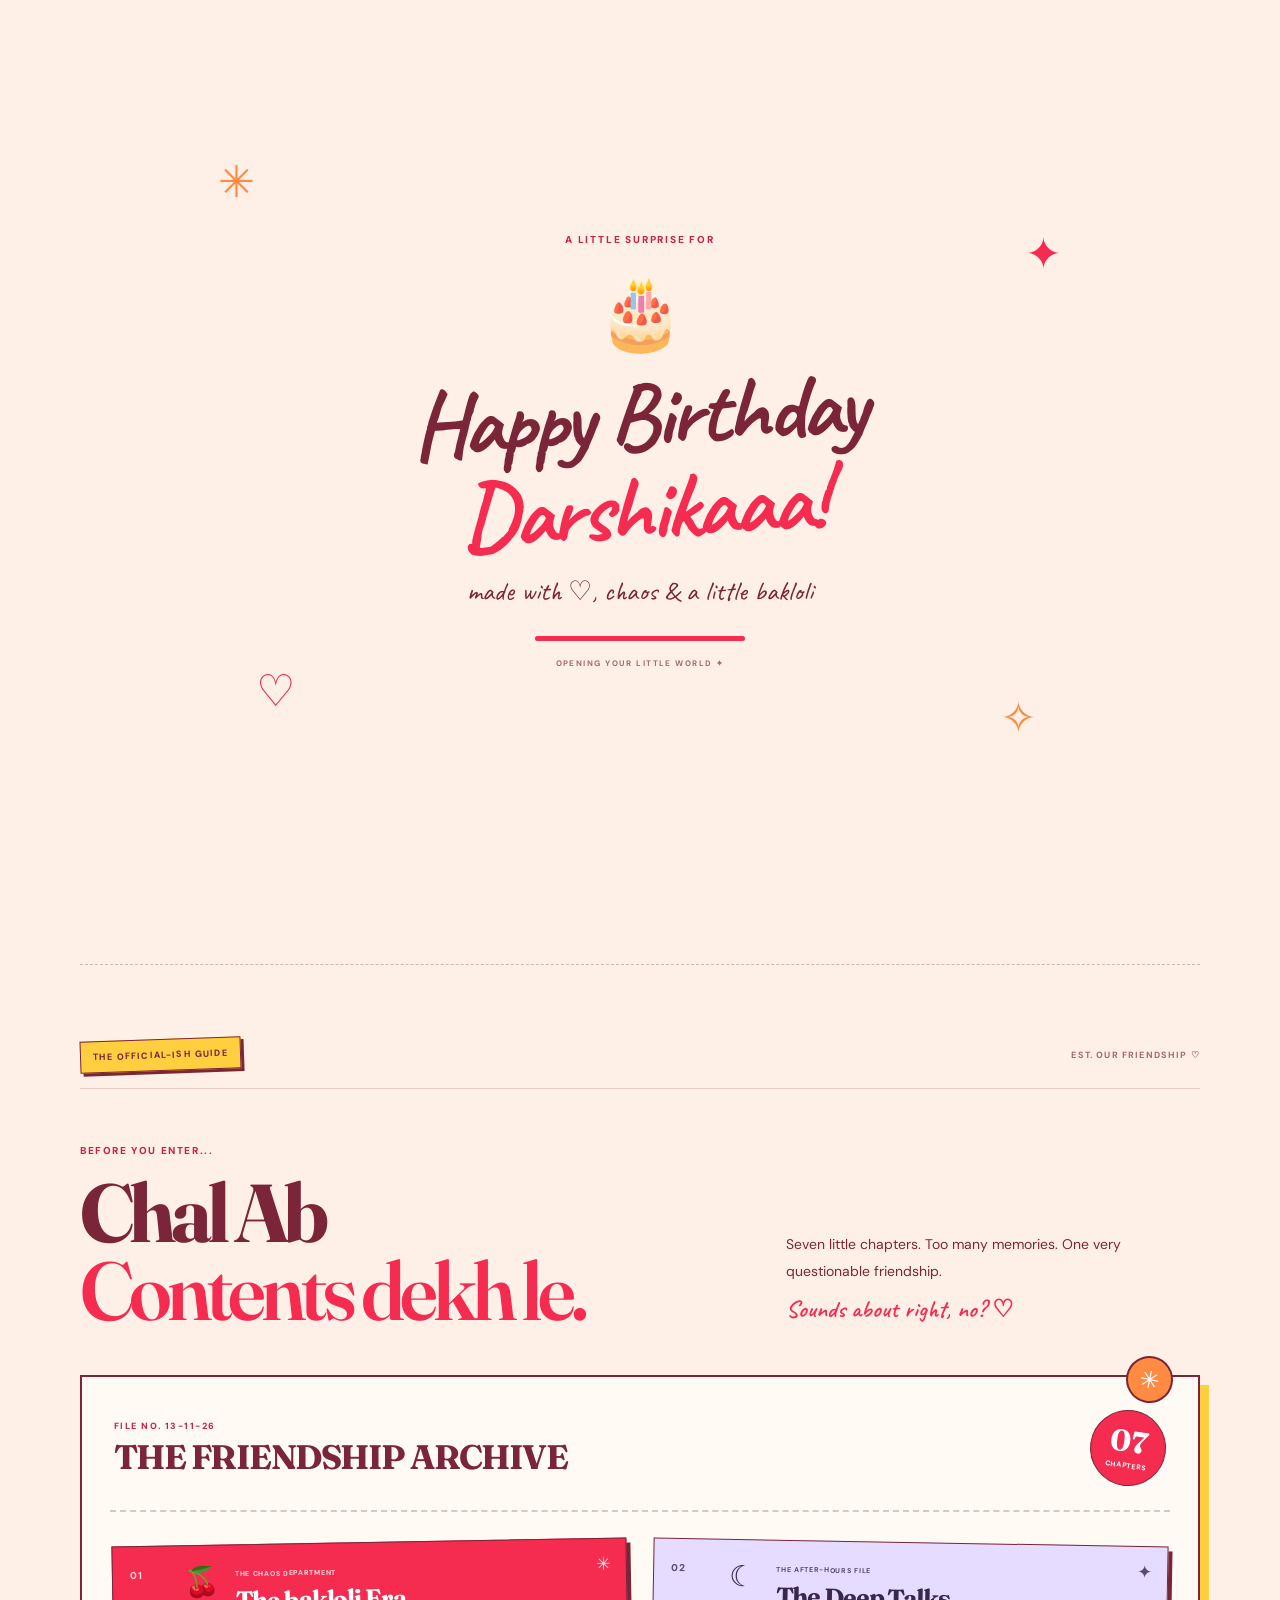
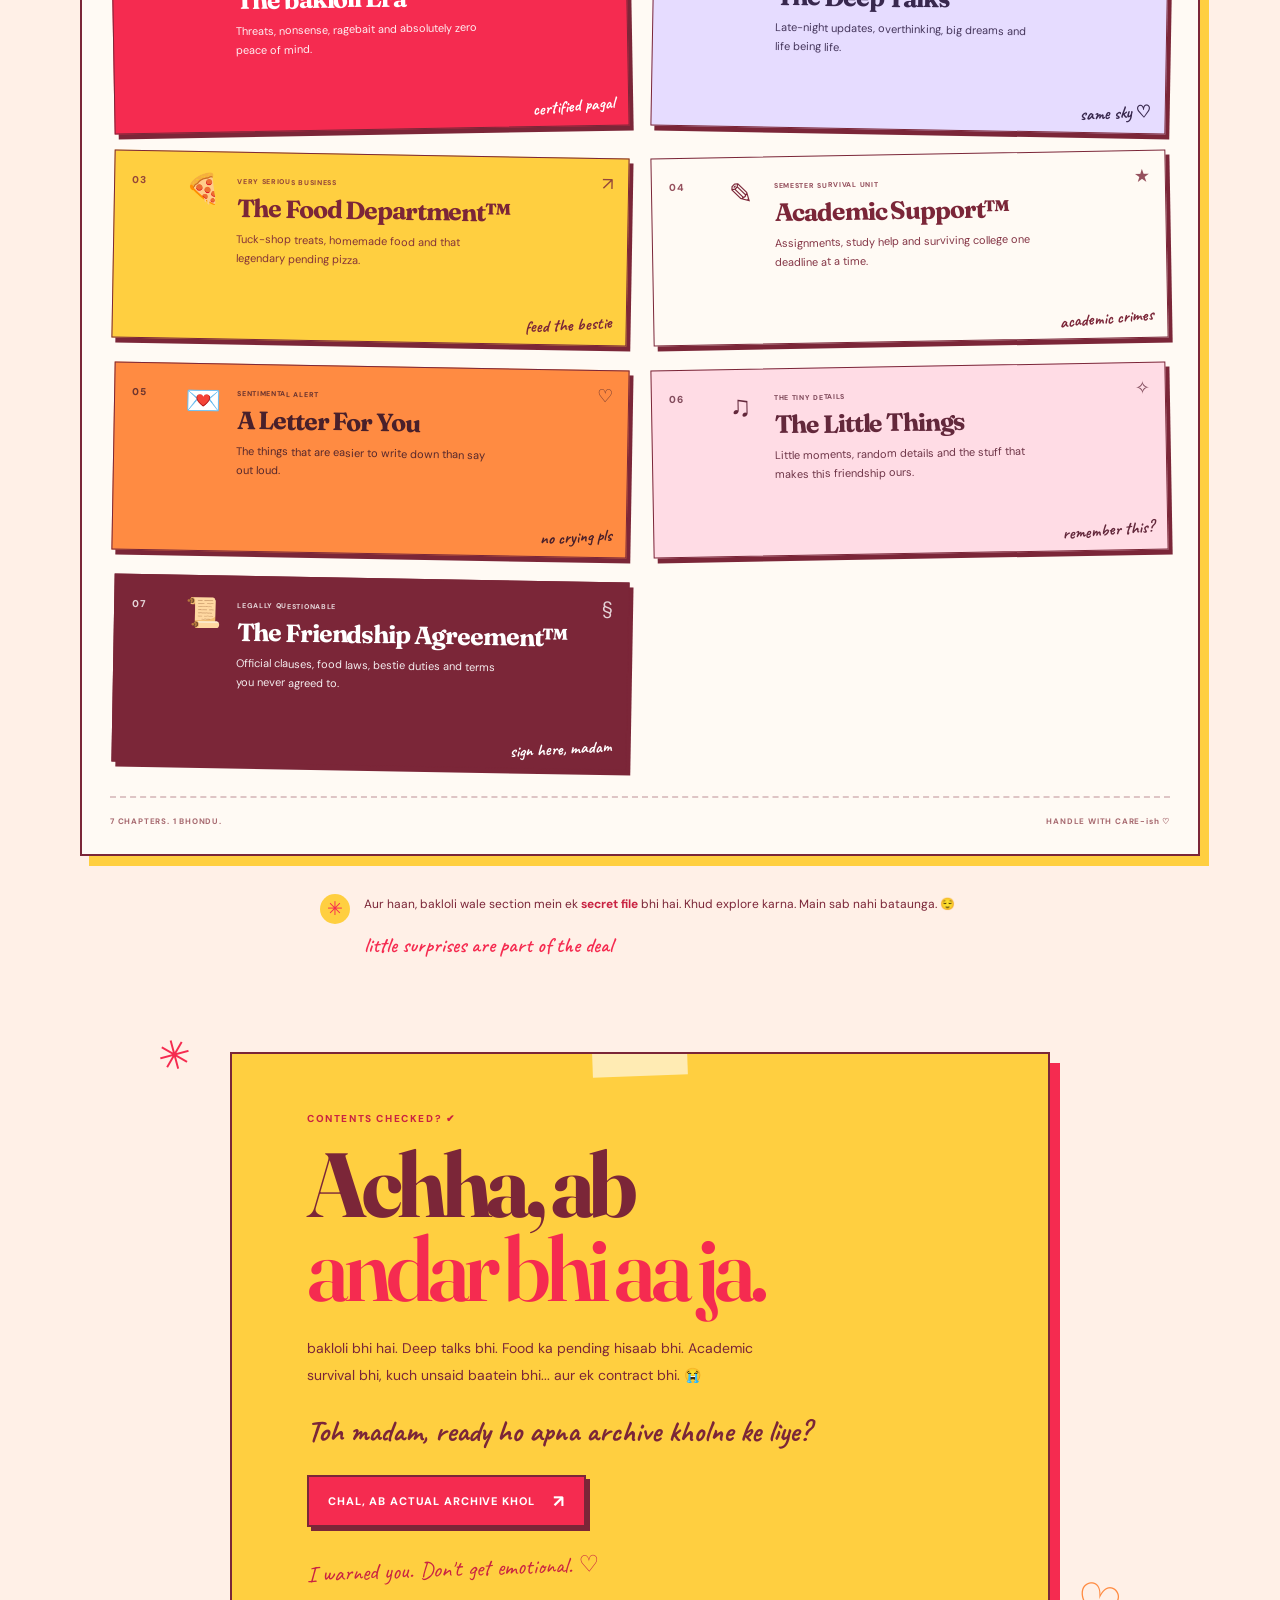
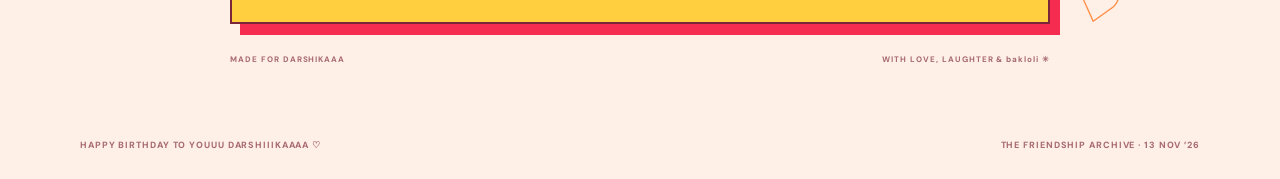
==== commit be072c32: "Add new pages and track large video with Git LFS" ====
--- a/pages/index.html
+++ b/pages/index.html
@@ -170,7 +170,6 @@
         </a>
 
         <p class="hero-wait-note">
-          Arrey, abhi ruk na! 😭
           <span>Pehle dekh toh sahi website mein kya-kya hai.</span>
         </p>
       </div>
@@ -205,7 +204,7 @@
           <p class="eyebrow">BEFORE YOU ENTER...</p>
 
           <h2>
-            Arrey ruk.<br>
+            Chal Ab<br>
             <em>Contents dekh le.</em>
           </h2>
         </div>
--- a/css/styles.css
+++ b/css/styles.css
@@ -1434,3 +1434,171 @@
 body:not(.is-entering) .page-transition {
   pointer-events: none;
 }
+.ending-navigation .bonus-link {
+  background: #f52b50;
+  color: #fffaf6;
+  border: 2px solid #321c24;
+  box-shadow: 4px 4px 0 #ffcf40;
+  font-weight: 800;
+  transition: transform 0.2s ease, box-shadow 0.2s ease;
+}
+
+.ending-navigation .bonus-link:hover {
+  transform: translate(2px, 2px) rotate(-1deg);
+  box-shadow: 2px 2px 0 #ffcf40;
+}
+
+/* ===== ONE LAST SURPRISE LOADER ===== */
+
+.surprise-loader {
+  position: fixed;
+  inset: 0;
+  z-index: 99999;
+  display: grid;
+  place-items: center;
+  padding: 22px;
+  background: #fff0e7;
+  color: #321c24;
+  opacity: 0;
+  visibility: hidden;
+  pointer-events: none;
+  transition: opacity 0.35s ease, visibility 0.35s ease;
+  overflow: hidden;
+}
+
+.surprise-loader.is-active {
+  opacity: 1;
+  visibility: visible;
+  pointer-events: auto;
+}
+
+.surprise-loader::before,
+.surprise-loader::after {
+  content: "★";
+  position: absolute;
+  color: #ffcf40;
+  font-size: clamp(100px, 20vw, 240px);
+  opacity: 0.35;
+  animation: surprise-spin 12s linear infinite;
+}
+
+.surprise-loader::before {
+  top: -65px;
+  left: -45px;
+}
+
+.surprise-loader::after {
+  bottom: -80px;
+  right: -45px;
+  color: #f52b50;
+  animation-direction: reverse;
+}
+
+.surprise-loader-card {
+  position: relative;
+  z-index: 1;
+  width: min(100%, 440px);
+  padding: 34px 24px;
+  text-align: center;
+  background: #fffaf6;
+  border: 3px solid #321c24;
+  border-radius: 24px;
+  box-shadow: 9px 9px 0 #ffcf40;
+  transform: translateY(22px) rotate(-2deg) scale(0.96);
+  transition: transform 0.5s cubic-bezier(.2,.8,.2,1);
+}
+
+.surprise-loader.is-active .surprise-loader-card {
+  transform: translateY(0) rotate(0) scale(1);
+}
+
+.surprise-loader-sticker {
+  display: inline-block;
+  padding: 8px 13px;
+  margin-bottom: 20px;
+  background: #ffcf40;
+  border: 2px solid #321c24;
+  border-radius: 8px;
+  font-size: 11px;
+  font-weight: 900;
+  letter-spacing: 2px;
+  transform: rotate(-4deg);
+}
+
+.surprise-loader-emoji {
+  display: block;
+  margin-bottom: 12px;
+  font-size: 55px;
+  animation: surprise-bounce 1s ease-in-out infinite;
+}
+
+.surprise-loader h2 {
+  margin: 0 0 12px;
+  color: #f52b50;
+  font-family: "Fraunces", Georgia, serif;
+  font-size: clamp(30px, 7vw, 43px);
+  line-height: 1.05;
+}
+
+.surprise-loader p {
+  margin: 0 auto 24px;
+  max-width: 310px;
+  font-size: 14px;
+  line-height: 1.7;
+}
+
+.surprise-progress-track {
+  height: 17px;
+  padding: 3px;
+  background: #ffe0d2;
+  border: 2px solid #321c24;
+  border-radius: 30px;
+  overflow: hidden;
+}
+
+.surprise-progress-bar {
+  width: 0%;
+  height: 100%;
+  border-radius: 30px;
+  background: repeating-linear-gradient(
+    45deg,
+    #f52b50 0 10px,
+    #ff8b42 10px 20px
+  );
+  transition: width 0.15s linear;
+}
+
+.surprise-loader-percent {
+  display: block;
+  margin-top: 10px;
+  font-size: 12px;
+  font-weight: 900;
+  letter-spacing: 2px;
+}
+
+.surprise-loader-footnote {
+  display: block;
+  margin-top: 22px;
+  color: #7b2638;
+  font-family: "Caveat", cursive;
+  font-size: 21px;
+  transform: rotate(-2deg);
+}
+
+@keyframes surprise-bounce {
+  0%, 100% { transform: translateY(0) rotate(-7deg); }
+  50% { transform: translateY(-9px) rotate(7deg); }
+}
+
+@keyframes surprise-spin {
+  to { transform: rotate(360deg); }
+}
+
+@media (prefers-reduced-motion: reduce) {
+  .surprise-loader *,
+  .surprise-loader::before,
+  .surprise-loader::after {
+    animation: none !important;
+    transition-duration: 0.01ms !important;
+  }
+}
